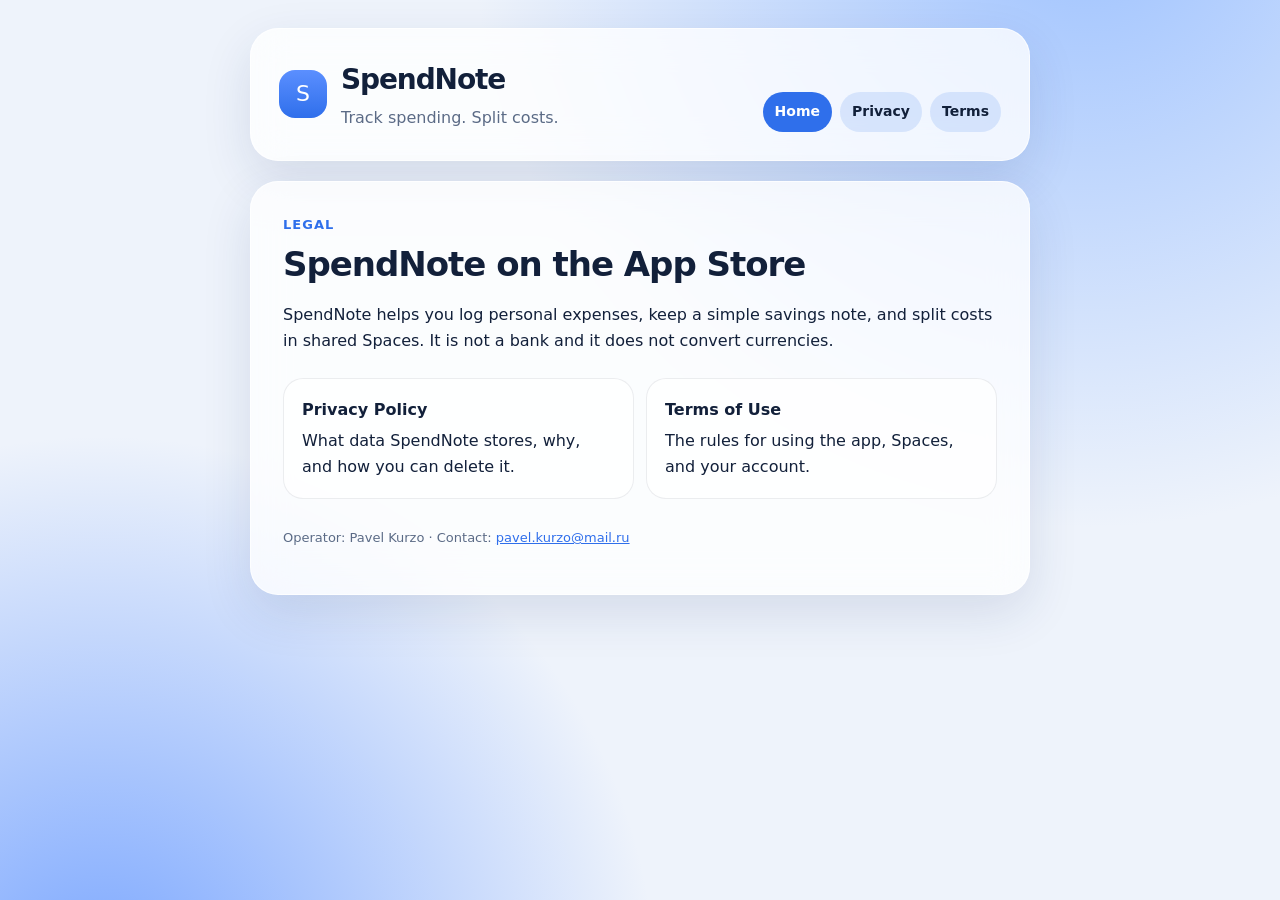
==== index.html @ 3defd4d6 "feat: Terms and Policy" ====
<!DOCTYPE html>
<html lang="en">
<head>
    <meta charset="utf-8">
    <meta name="viewport" content="width=device-width, initial-scale=1">
    <title>SpendNote</title>
    <meta name="description" content="SpendNote is an iOS app to track personal spending and split shared costs. Privacy Policy and Terms of Use.">
    <link rel="stylesheet" href="styles.css">
</head>
<body>
    <div class="wrap">
        <header class="hero">
            <div class="brand">
                <div class="mark">S</div>
                <div>
                    <h1>SpendNote</h1>
                    <p>Track spending. Split costs.</p>
                </div>
            </div>
            <nav>
                <a class="active" href="index.html">Home</a>
                <a href="privacy.html">Privacy</a>
                <a href="terms.html">Terms</a>
            </nav>
        </header>

        <main class="card">
            <p class="kicker">Legal</p>
            <h2>SpendNote on the App Store</h2>
            <p>SpendNote helps you log personal expenses, keep a simple savings note, and split costs in shared Spaces. It is not a bank and it does not convert currencies.</p>
            <div class="grid">
                <a class="tile" href="privacy.html">
                    <strong>Privacy Policy</strong>
                    What data SpendNote stores, why, and how you can delete it.
                </a>
                <a class="tile" href="terms.html">
                    <strong>Terms of Use</strong>
                    The rules for using the app, Spaces, and your account.
                </a>
            </div>
            <p class="foot">Operator: Pavel Kurzo · Contact: <a href="mailto:pavel.kurzo@mail.ru">pavel.kurzo@mail.ru</a></p>
        </main>
    </div>
</body>
</html>
---- styles.css ----
:root {
    --bg: #eef3fb;
    --card: rgba(255, 255, 255, 0.78);
    --text: #12203a;
    --muted: #5b6b86;
    --line: rgba(18, 32, 58, 0.08);
    --accent: #2f6feb;
    --accent-soft: rgba(47, 111, 235, 0.14);
    --shadow: 0 18px 50px rgba(24, 52, 110, 0.12);
}

* {
    box-sizing: border-box;
}

html, body {
    margin: 0;
    padding: 0;
}

body {
    min-height: 100vh;
    font-family: "SF Pro Text", "Segoe UI", system-ui, -apple-system, sans-serif;
    color: var(--text);
    background:
        radial-gradient(circle at 85% -10%, #9ec2ff 0%, transparent 42%),
        radial-gradient(circle at 8% 110%, #7aa6ff 0%, transparent 36%),
        var(--bg);
    line-height: 1.65;
}

.wrap {
    width: min(780px, calc(100% - 32px));
    margin: 0 auto;
    padding: 28px 0 64px;
}

.hero, .card {
    background: var(--card);
    border: 1px solid rgba(255, 255, 255, 0.7);
    box-shadow: var(--shadow);
    backdrop-filter: blur(18px);
}

.hero {
    display: flex;
    justify-content: space-between;
    gap: 20px;
    align-items: flex-end;
    padding: 28px;
    border-radius: 28px;
    margin-bottom: 20px;
}

.brand {
    display: flex;
    gap: 14px;
    align-items: center;
}

.mark {
    width: 48px;
    height: 48px;
    border-radius: 16px;
    display: grid;
    place-items: center;
    color: white;
    background: linear-gradient(180deg, #5b8fff, var(--accent));
    font-size: 22px;
}

.brand h1 {
    margin: 0;
    font-size: 28px;
    letter-spacing: -0.04em;
}

.brand p {
    margin: 2px 0 0;
    color: var(--muted);
}

nav {
    display: flex;
    gap: 8px;
    flex-wrap: wrap;
}

nav a {
    text-decoration: none;
    color: var(--text);
    background: var(--accent-soft);
    padding: 8px 12px;
    border-radius: 999px;
    font-size: 14px;
    font-weight: 600;
}

nav a.active, nav a:hover {
    background: var(--accent);
    color: white;
}

.card {
    padding: 32px;
    border-radius: 28px;
}

.kicker {
    color: var(--accent);
    font-size: 13px;
    font-weight: 700;
    letter-spacing: 0.08em;
    text-transform: uppercase;
    margin: 0 0 8px;
}

h2, h3 {
    letter-spacing: -0.03em;
    line-height: 1.25;
}

h2 {
    font-size: 34px;
    margin: 0 0 8px;
}

h3 {
    font-size: 20px;
    margin: 28px 0 8px;
}

.meta, p, li {
    color: var(--text);
}

.meta, .foot {
    color: var(--muted);
}

ul {
    padding-left: 18px;
}

a {
    color: var(--accent);
}

.grid {
    display: grid;
    grid-template-columns: 1fr 1fr;
    gap: 12px;
    margin: 24px 0 8px;
}

.tile {
    display: block;
    text-decoration: none;
    color: inherit;
    padding: 18px;
    border-radius: 20px;
    background: rgba(255, 255, 255, 0.7);
    border: 1px solid var(--line);
}

.tile strong {
    display: block;
    margin-bottom: 4px;
}

.foot {
    margin-top: 28px;
    font-size: 13px;
}

@media (max-width: 720px) {
    .hero, .grid {
        grid-template-columns: 1fr;
        display: grid;
    }

    .hero {
        align-items: start;
    }

    h2 {
        font-size: 28px;
    }
}
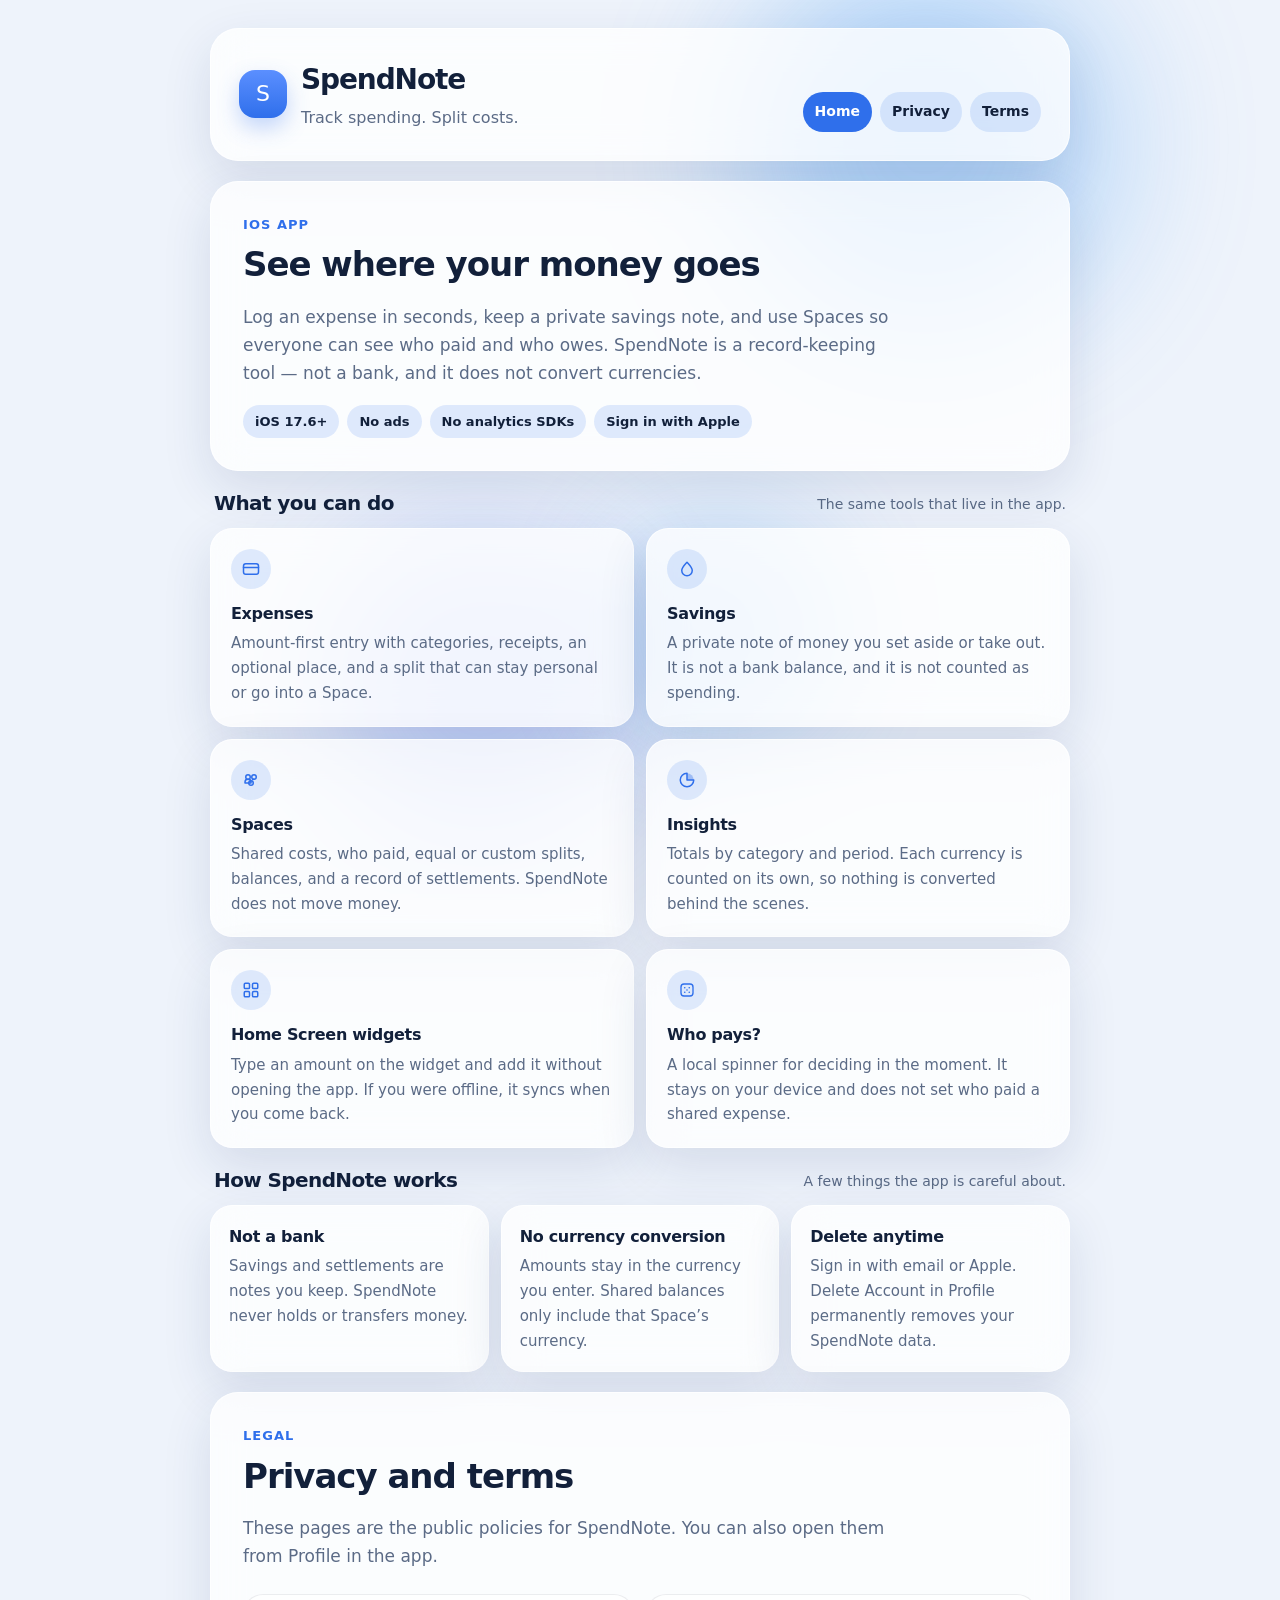
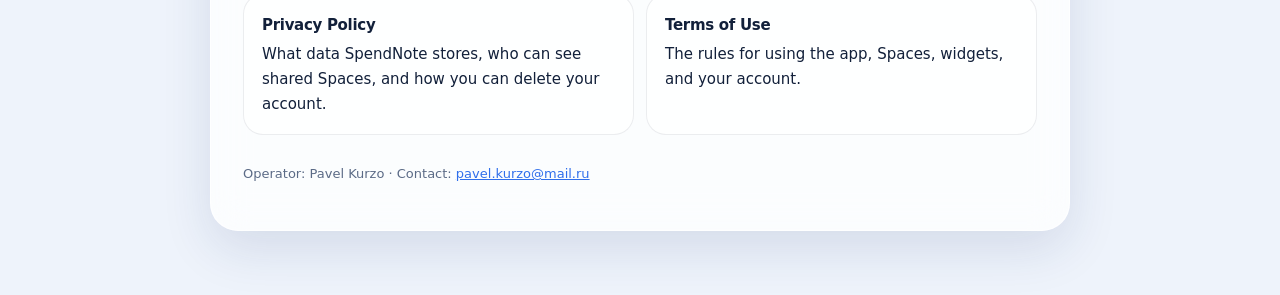
==== commit d6db4ba9: "feat: info update" ====
--- a/index.html
+++ b/index.html
@@ -8,6 +8,12 @@
     <link rel="stylesheet" href="styles.css">
 </head>
 <body>
+    <div class="atmosphere" aria-hidden="true">
+        <div class="blob" data-blob></div>
+        <div class="blob" data-blob></div>
+        <div class="blob" data-blob></div>
+    </div>
+
     <div class="wrap">
         <header class="hero">
             <div class="brand">
@@ -24,22 +30,109 @@
             </nav>
         </header>
 
-        <main class="card">
-            <p class="kicker">Legal</p>
-            <h2>SpendNote on the App Store</h2>
-            <p>SpendNote helps you log personal expenses, keep a simple savings note, and split costs in shared Spaces. It is not a bank and it does not convert currencies.</p>
-            <div class="grid">
-                <a class="tile" href="privacy.html">
-                    <strong>Privacy Policy</strong>
-                    What data SpendNote stores, why, and how you can delete it.
-                </a>
-                <a class="tile" href="terms.html">
-                    <strong>Terms of Use</strong>
-                    The rules for using the app, Spaces, and your account.
-                </a>
-            </div>
-            <p class="foot">Operator: Pavel Kurzo · Contact: <a href="mailto:pavel.kurzo@mail.ru">pavel.kurzo@mail.ru</a></p>
+        <main>
+            <section class="card">
+                <p class="kicker">iOS app</p>
+                <h2>See where your money goes</h2>
+                <p class="lede">Log an expense in seconds, keep a private savings note, and use Spaces so everyone can see who paid and who owes. SpendNote is a record-keeping tool — not a bank, and it does not convert currencies.</p>
+                <div class="chips">
+                    <span class="chip">iOS 17.6+</span>
+                    <span class="chip">No ads</span>
+                    <span class="chip">No analytics SDKs</span>
+                    <span class="chip">Sign in with Apple</span>
+                </div>
+            </section>
+
+            <section class="section">
+                <div class="section-head">
+                    <h3>What you can do</h3>
+                    <p>The same tools that live in the app.</p>
+                </div>
+                <div class="features">
+                    <article class="feature">
+                        <div class="icon" aria-hidden="true">
+                            <svg viewBox="0 0 24 24" fill="none" stroke="currentColor" stroke-width="2" stroke-linecap="round" stroke-linejoin="round"><rect x="2" y="5" width="20" height="14" rx="3"/><path d="M2 10h20"/></svg>
+                        </div>
+                        <strong>Expenses</strong>
+                        <p>Amount-first entry with categories, receipts, an optional place, and a split that can stay personal or go into a Space.</p>
+                    </article>
+                    <article class="feature">
+                        <div class="icon" aria-hidden="true">
+                            <svg viewBox="0 0 24 24" fill="none" stroke="currentColor" stroke-width="2" stroke-linecap="round" stroke-linejoin="round"><path d="M12 3c-2.8 3.2-7 6.8-7 11a7 7 0 0 0 14 0c0-4.2-4.2-7.8-7-11z"/></svg>
+                        </div>
+                        <strong>Savings</strong>
+                        <p>A private note of money you set aside or take out. It is not a bank balance, and it is not counted as spending.</p>
+                    </article>
+                    <article class="feature">
+                        <div class="icon" aria-hidden="true">
+                            <svg viewBox="0 0 24 24" fill="none" stroke="currentColor" stroke-width="2" stroke-linecap="round" stroke-linejoin="round"><circle cx="8" cy="8" r="3"/><circle cx="16" cy="8" r="3"/><circle cx="12" cy="16" r="3"/><path d="M8 11c-2.2 0-4 1.6-4 3.5V16h8v-1.5C12 12.6 10.2 11 8 11zm8 0c-.7 0-1.3.2-1.9.4"/></svg>
+                        </div>
+                        <strong>Spaces</strong>
+                        <p>Shared costs, who paid, equal or custom splits, balances, and a record of settlements. SpendNote does not move money.</p>
+                    </article>
+                    <article class="feature">
+                        <div class="icon" aria-hidden="true">
+                            <svg viewBox="0 0 24 24" fill="none" stroke="currentColor" stroke-width="2" stroke-linecap="round" stroke-linejoin="round"><path d="M21 12A9 9 0 1 1 12 3v9z"/><path d="M12 3a9 9 0 0 1 9 9h-9z" fill="currentColor" stroke="none" opacity="0.35"/></svg>
+                        </div>
+                        <strong>Insights</strong>
+                        <p>Totals by category and period. Each currency is counted on its own, so nothing is converted behind the scenes.</p>
+                    </article>
+                    <article class="feature">
+                        <div class="icon" aria-hidden="true">
+                            <svg viewBox="0 0 24 24" fill="none" stroke="currentColor" stroke-width="2" stroke-linecap="round" stroke-linejoin="round"><rect x="3" y="3" width="7" height="7" rx="1.5"/><rect x="14" y="3" width="7" height="7" rx="1.5"/><rect x="3" y="14" width="7" height="7" rx="1.5"/><rect x="14" y="14" width="7" height="7" rx="1.5"/></svg>
+                        </div>
+                        <strong>Home Screen widgets</strong>
+                        <p>Type an amount on the widget and add it without opening the app. If you were offline, it syncs when you come back.</p>
+                    </article>
+                    <article class="feature">
+                        <div class="icon" aria-hidden="true">
+                            <svg viewBox="0 0 24 24" fill="none" stroke="currentColor" stroke-width="1.8" stroke-linecap="round" stroke-linejoin="round"><rect x="4" y="4" width="16" height="16" rx="4"/><circle cx="9" cy="9" r="1.1" fill="currentColor" stroke="none"/><circle cx="15" cy="9" r="1.1" fill="currentColor" stroke="none"/><circle cx="12" cy="12" r="1.1" fill="currentColor" stroke="none"/><circle cx="9" cy="15" r="1.1" fill="currentColor" stroke="none"/><circle cx="15" cy="15" r="1.1" fill="currentColor" stroke="none"/></svg>
+                        </div>
+                        <strong>Who pays?</strong>
+                        <p>A local spinner for deciding in the moment. It stays on your device and does not set who paid a shared expense.</p>
+                    </article>
+                </div>
+            </section>
+
+            <section class="section">
+                <div class="section-head">
+                    <h3>How SpendNote works</h3>
+                    <p>A few things the app is careful about.</p>
+                </div>
+                <div class="notes">
+                    <article class="note">
+                        <strong>Not a bank</strong>
+                        <p>Savings and settlements are notes you keep. SpendNote never holds or transfers money.</p>
+                    </article>
+                    <article class="note">
+                        <strong>No currency conversion</strong>
+                        <p>Amounts stay in the currency you enter. Shared balances only include that Space’s currency.</p>
+                    </article>
+                    <article class="note">
+                        <strong>Delete anytime</strong>
+                        <p>Sign in with email or Apple. Delete Account in Profile permanently removes your SpendNote data.</p>
+                    </article>
+                </div>
+            </section>
+
+            <section class="card section">
+                <p class="kicker">Legal</p>
+                <h2>Privacy and terms</h2>
+                <p class="lede">These pages are the public policies for SpendNote. You can also open them from Profile in the app.</p>
+                <div class="grid">
+                    <a class="tile" href="privacy.html">
+                        <strong>Privacy Policy</strong>
+                        What data SpendNote stores, who can see shared Spaces, and how you can delete your account.
+                    </a>
+                    <a class="tile" href="terms.html">
+                        <strong>Terms of Use</strong>
+                        The rules for using the app, Spaces, widgets, and your account.
+                    </a>
+                </div>
+                <p class="foot">Operator: Pavel Kurzo · Contact: <a href="mailto:pavel.kurzo@mail.ru">pavel.kurzo@mail.ru</a></p>
+            </section>
         </main>
     </div>
+    <script src="atmosphere.js"></script>
 </body>
 </html>
--- a/styles.css
+++ b/styles.css
@@ -22,20 +22,61 @@
     min-height: 100vh;
     font-family: "SF Pro Text", "Segoe UI", system-ui, -apple-system, sans-serif;
     color: var(--text);
-    background:
-        radial-gradient(circle at 85% -10%, #9ec2ff 0%, transparent 42%),
-        radial-gradient(circle at 8% 110%, #7aa6ff 0%, transparent 36%),
-        var(--bg);
+    background: var(--bg);
     line-height: 1.65;
 }
 
+.atmosphere {
+    position: fixed;
+    inset: 0;
+    overflow: hidden;
+    pointer-events: none;
+    z-index: 0;
+}
+
+.blob {
+    position: absolute;
+    left: 50%;
+    top: 50%;
+    width: 320px;
+    height: 320px;
+    border-radius: 50%;
+    filter: blur(72px);
+    background: rgb(51 122 235);
+    opacity: 0.3;
+    transform: translate(-50%, -50%);
+    will-change: transform, background-color;
+}
+
+.blob:nth-child(1) {
+    transform: translate(-50%, -50%) translate(140px, -220px);
+}
+
+.blob:nth-child(2) {
+    width: 280px;
+    height: 280px;
+    background: rgb(71 158 245);
+    opacity: 0.26;
+    transform: translate(-50%, -50%) translate(-160px, 240px);
+}
+
+.blob:nth-child(3) {
+    width: 230px;
+    height: 230px;
+    background: rgb(92 128 240);
+    opacity: 0.22;
+    transform: translate(-50%, -50%) translate(80px, 180px);
+}
+
 .wrap {
-    width: min(780px, calc(100% - 32px));
+    position: relative;
+    z-index: 1;
+    width: min(860px, calc(100% - 32px));
     margin: 0 auto;
     padding: 28px 0 64px;
 }
 
-.hero, .card {
+.hero, .card, .feature, .note {
     background: var(--card);
     border: 1px solid rgba(255, 255, 255, 0.7);
     box-shadow: var(--shadow);
@@ -67,6 +108,7 @@
     color: white;
     background: linear-gradient(180deg, #5b8fff, var(--accent));
     font-size: 22px;
+    box-shadow: 0 10px 22px rgba(47, 111, 235, 0.28);
 }
 
 .brand h1 {
@@ -134,8 +176,13 @@
     color: var(--text);
 }
 
-.meta, .foot {
+.meta, .foot, .lede {
     color: var(--muted);
+}
+
+.lede {
+    font-size: 17px;
+    max-width: 38em;
 }
 
 ul {
@@ -144,6 +191,44 @@
 
 a {
     color: var(--accent);
+}
+
+.chips {
+    display: flex;
+    flex-wrap: wrap;
+    gap: 8px;
+    margin: 18px 0 0;
+}
+
+.chip {
+    background: var(--accent-soft);
+    color: var(--text);
+    border-radius: 999px;
+    padding: 6px 12px;
+    font-size: 13px;
+    font-weight: 600;
+}
+
+.section {
+    margin-top: 20px;
+}
+
+.section-head {
+    display: flex;
+    justify-content: space-between;
+    gap: 16px;
+    align-items: end;
+    margin: 0 4px 12px;
+}
+
+.section-head h3 {
+    margin: 0;
+}
+
+.section-head p {
+    margin: 0;
+    color: var(--muted);
+    font-size: 14px;
 }
 
 .grid {
@@ -151,6 +236,56 @@
     grid-template-columns: 1fr 1fr;
     gap: 12px;
     margin: 24px 0 8px;
+}
+
+.features {
+    display: grid;
+    grid-template-columns: 1fr 1fr;
+    gap: 12px;
+}
+
+.feature {
+    padding: 20px;
+    border-radius: 22px;
+}
+
+.icon {
+    width: 40px;
+    height: 40px;
+    border-radius: 50%;
+    display: grid;
+    place-items: center;
+    background: var(--accent-soft);
+    color: var(--accent);
+    margin-bottom: 12px;
+}
+
+.icon svg {
+    width: 18px;
+    height: 18px;
+}
+
+.feature strong, .tile strong, .note strong {
+    display: block;
+    margin-bottom: 4px;
+    letter-spacing: -0.02em;
+}
+
+.feature p, .note p, .tile {
+    margin: 0;
+    color: var(--muted);
+    font-size: 15px;
+}
+
+.notes {
+    display: grid;
+    grid-template-columns: 1fr 1fr 1fr;
+    gap: 12px;
+}
+
+.note {
+    padding: 18px;
+    border-radius: 22px;
 }
 
 .tile {
@@ -161,11 +296,16 @@
     border-radius: 20px;
     background: rgba(255, 255, 255, 0.7);
     border: 1px solid var(--line);
+    transition: transform 0.2s ease, border-color 0.2s ease;
+}
+
+.tile:hover {
+    transform: translateY(-2px);
+    border-color: rgba(47, 111, 235, 0.28);
 }
 
 .tile strong {
-    display: block;
-    margin-bottom: 4px;
+    color: var(--text);
 }
 
 .foot {
@@ -174,12 +314,12 @@
 }
 
 @media (max-width: 720px) {
-    .hero, .grid {
+    .hero, .grid, .features, .notes, .section-head {
         grid-template-columns: 1fr;
         display: grid;
     }
 
-    .hero {
+    .hero, .section-head {
         align-items: start;
     }
 
@@ -187,3 +327,9 @@
         font-size: 28px;
     }
 }
+
+@media (prefers-reduced-motion: reduce) {
+    .blob, .tile {
+        transition: none !important;
+    }
+}
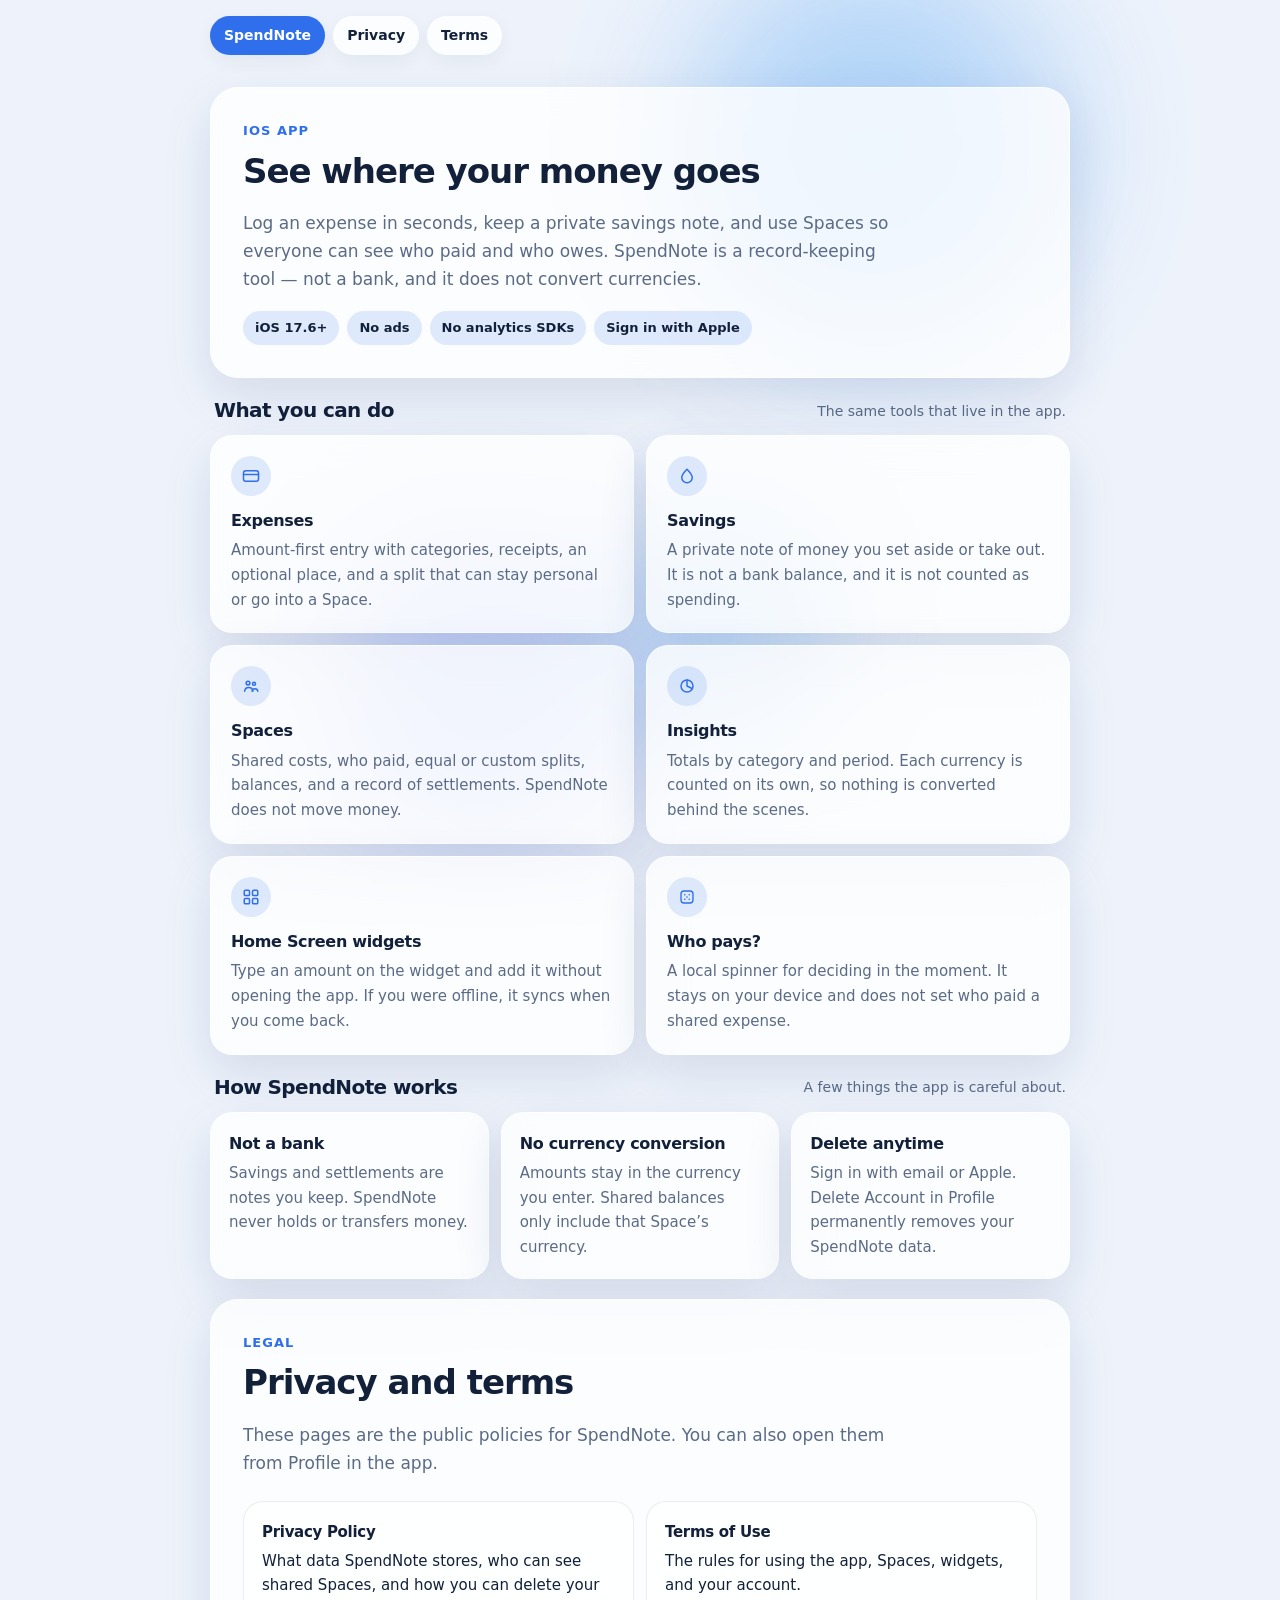
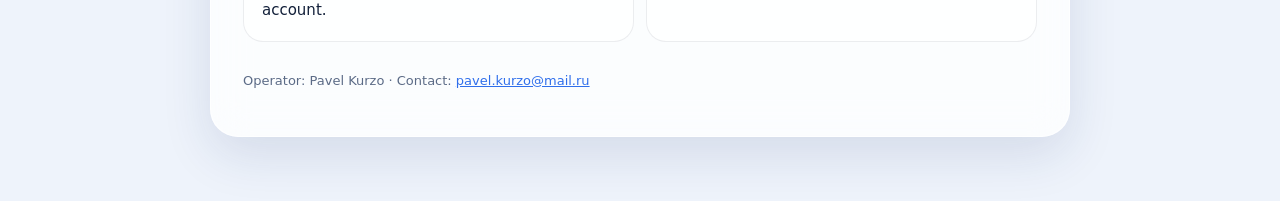
==== commit c072b3cb: "feat: Update of the landing page" ====
--- a/index.html
+++ b/index.html
@@ -1,5 +1,5 @@
 <!DOCTYPE html>
-<html lang="en">
+<html lang="en" id="top">
 <head>
     <meta charset="utf-8">
     <meta name="viewport" content="width=device-width, initial-scale=1">
@@ -14,22 +14,15 @@
         <div class="blob" data-blob></div>
     </div>
 
+    <header class="topbar">
+        <nav class="topbar-inner">
+            <a class="active" href="index.html#top">SpendNote</a>
+            <a href="privacy.html#top">Privacy</a>
+            <a href="terms.html#top">Terms</a>
+        </nav>
+    </header>
+
     <div class="wrap">
-        <header class="hero">
-            <div class="brand">
-                <div class="mark">S</div>
-                <div>
-                    <h1>SpendNote</h1>
-                    <p>Track spending. Split costs.</p>
-                </div>
-            </div>
-            <nav>
-                <a class="active" href="index.html">Home</a>
-                <a href="privacy.html">Privacy</a>
-                <a href="terms.html">Terms</a>
-            </nav>
-        </header>
-
         <main>
             <section class="card">
                 <p class="kicker">iOS app</p>
@@ -51,42 +44,42 @@
                 <div class="features">
                     <article class="feature">
                         <div class="icon" aria-hidden="true">
-                            <svg viewBox="0 0 24 24" fill="none" stroke="currentColor" stroke-width="2" stroke-linecap="round" stroke-linejoin="round"><rect x="2" y="5" width="20" height="14" rx="3"/><path d="M2 10h20"/></svg>
+                            <svg width="18" height="18" viewBox="0 0 24 24" fill="none" stroke="currentColor" stroke-width="2" stroke-linecap="round" stroke-linejoin="round"><rect x="2" y="5" width="20" height="14" rx="3"/><path d="M2 10h20"/></svg>
                         </div>
                         <strong>Expenses</strong>
                         <p>Amount-first entry with categories, receipts, an optional place, and a split that can stay personal or go into a Space.</p>
                     </article>
                     <article class="feature">
                         <div class="icon" aria-hidden="true">
-                            <svg viewBox="0 0 24 24" fill="none" stroke="currentColor" stroke-width="2" stroke-linecap="round" stroke-linejoin="round"><path d="M12 3c-2.8 3.2-7 6.8-7 11a7 7 0 0 0 14 0c0-4.2-4.2-7.8-7-11z"/></svg>
+                            <svg width="18" height="18" viewBox="0 0 24 24" fill="none" stroke="currentColor" stroke-width="2" stroke-linecap="round" stroke-linejoin="round"><path d="M12 3c-2.8 3.2-7 6.8-7 11a7 7 0 0 0 14 0c0-4.2-4.2-7.8-7-11z"/></svg>
                         </div>
                         <strong>Savings</strong>
                         <p>A private note of money you set aside or take out. It is not a bank balance, and it is not counted as spending.</p>
                     </article>
                     <article class="feature">
                         <div class="icon" aria-hidden="true">
-                            <svg viewBox="0 0 24 24" fill="none" stroke="currentColor" stroke-width="2" stroke-linecap="round" stroke-linejoin="round"><circle cx="8" cy="8" r="3"/><circle cx="16" cy="8" r="3"/><circle cx="12" cy="16" r="3"/><path d="M8 11c-2.2 0-4 1.6-4 3.5V16h8v-1.5C12 12.6 10.2 11 8 11zm8 0c-.7 0-1.3.2-1.9.4"/></svg>
+                            <svg width="18" height="18" viewBox="0 0 24 24" fill="none" stroke="currentColor" stroke-width="2" stroke-linecap="round" stroke-linejoin="round"><circle cx="8" cy="8" r="2.5"/><circle cx="16" cy="9" r="2"/><path d="M3.5 19c.3-2.8 2.6-5 5.5-5s5.2 2.2 5.5 5"/><path d="M13.5 19c.2-1.8 1.8-3.2 3.8-3.2 2 0 3.5 1.2 3.7 3.2"/></svg>
                         </div>
                         <strong>Spaces</strong>
                         <p>Shared costs, who paid, equal or custom splits, balances, and a record of settlements. SpendNote does not move money.</p>
                     </article>
                     <article class="feature">
                         <div class="icon" aria-hidden="true">
-                            <svg viewBox="0 0 24 24" fill="none" stroke="currentColor" stroke-width="2" stroke-linecap="round" stroke-linejoin="round"><path d="M21 12A9 9 0 1 1 12 3v9z"/><path d="M12 3a9 9 0 0 1 9 9h-9z" fill="currentColor" stroke="none" opacity="0.35"/></svg>
+                            <svg width="18" height="18" viewBox="0 0 24 24" fill="none" stroke="currentColor" stroke-width="2" stroke-linecap="round" stroke-linejoin="round"><circle cx="12" cy="12" r="8"/><path d="M12 4v8l6 3"/></svg>
                         </div>
                         <strong>Insights</strong>
                         <p>Totals by category and period. Each currency is counted on its own, so nothing is converted behind the scenes.</p>
                     </article>
                     <article class="feature">
                         <div class="icon" aria-hidden="true">
-                            <svg viewBox="0 0 24 24" fill="none" stroke="currentColor" stroke-width="2" stroke-linecap="round" stroke-linejoin="round"><rect x="3" y="3" width="7" height="7" rx="1.5"/><rect x="14" y="3" width="7" height="7" rx="1.5"/><rect x="3" y="14" width="7" height="7" rx="1.5"/><rect x="14" y="14" width="7" height="7" rx="1.5"/></svg>
+                            <svg width="18" height="18" viewBox="0 0 24 24" fill="none" stroke="currentColor" stroke-width="2" stroke-linecap="round" stroke-linejoin="round"><rect x="3" y="3" width="7" height="7" rx="1.5"/><rect x="14" y="3" width="7" height="7" rx="1.5"/><rect x="3" y="14" width="7" height="7" rx="1.5"/><rect x="14" y="14" width="7" height="7" rx="1.5"/></svg>
                         </div>
                         <strong>Home Screen widgets</strong>
                         <p>Type an amount on the widget and add it without opening the app. If you were offline, it syncs when you come back.</p>
                     </article>
                     <article class="feature">
                         <div class="icon" aria-hidden="true">
-                            <svg viewBox="0 0 24 24" fill="none" stroke="currentColor" stroke-width="1.8" stroke-linecap="round" stroke-linejoin="round"><rect x="4" y="4" width="16" height="16" rx="4"/><circle cx="9" cy="9" r="1.1" fill="currentColor" stroke="none"/><circle cx="15" cy="9" r="1.1" fill="currentColor" stroke="none"/><circle cx="12" cy="12" r="1.1" fill="currentColor" stroke="none"/><circle cx="9" cy="15" r="1.1" fill="currentColor" stroke="none"/><circle cx="15" cy="15" r="1.1" fill="currentColor" stroke="none"/></svg>
+                            <svg width="18" height="18" viewBox="0 0 24 24" fill="none" stroke="currentColor" stroke-width="1.8" stroke-linecap="round" stroke-linejoin="round"><rect x="4" y="4" width="16" height="16" rx="4"/><circle cx="9" cy="9" r="1.1" fill="currentColor" stroke="none"/><circle cx="15" cy="9" r="1.1" fill="currentColor" stroke="none"/><circle cx="12" cy="12" r="1.1" fill="currentColor" stroke="none"/><circle cx="9" cy="15" r="1.1" fill="currentColor" stroke="none"/><circle cx="15" cy="15" r="1.1" fill="currentColor" stroke="none"/></svg>
                         </div>
                         <strong>Who pays?</strong>
                         <p>A local spinner for deciding in the moment. It stays on your device and does not set who paid a shared expense.</p>
@@ -120,11 +113,11 @@
                 <h2>Privacy and terms</h2>
                 <p class="lede">These pages are the public policies for SpendNote. You can also open them from Profile in the app.</p>
                 <div class="grid">
-                    <a class="tile" href="privacy.html">
+                    <a class="tile" href="privacy.html#top">
                         <strong>Privacy Policy</strong>
                         What data SpendNote stores, who can see shared Spaces, and how you can delete your account.
                     </a>
-                    <a class="tile" href="terms.html">
+                    <a class="tile" href="terms.html#top">
                         <strong>Terms of Use</strong>
                         The rules for using the app, Spaces, widgets, and your account.
                     </a>
--- a/styles.css
+++ b/styles.css
@@ -73,72 +73,44 @@
     z-index: 1;
     width: min(860px, calc(100% - 32px));
     margin: 0 auto;
-    padding: 28px 0 64px;
-}
-
-.hero, .card, .feature, .note {
+    padding: 20px 0 64px;
+}
+
+.topbar {
+    position: sticky;
+    top: 0;
+    z-index: 20;
+    padding: 16px 16px 12px;
+}
+
+.card, .feature, .note {
     background: var(--card);
     border: 1px solid rgba(255, 255, 255, 0.7);
     box-shadow: var(--shadow);
     backdrop-filter: blur(18px);
 }
 
-.hero {
-    display: flex;
-    justify-content: space-between;
-    gap: 20px;
-    align-items: flex-end;
-    padding: 28px;
-    border-radius: 28px;
-    margin-bottom: 20px;
-}
-
-.brand {
-    display: flex;
-    gap: 14px;
-    align-items: center;
-}
-
-.mark {
-    width: 48px;
-    height: 48px;
-    border-radius: 16px;
-    display: grid;
-    place-items: center;
-    color: white;
-    background: linear-gradient(180deg, #5b8fff, var(--accent));
-    font-size: 22px;
-    box-shadow: 0 10px 22px rgba(47, 111, 235, 0.28);
-}
-
-.brand h1 {
-    margin: 0;
-    font-size: 28px;
-    letter-spacing: -0.04em;
-}
-
-.brand p {
-    margin: 2px 0 0;
-    color: var(--muted);
-}
-
-nav {
+.topbar-inner {
+    width: min(860px, 100%);
+    margin: 0 auto;
     display: flex;
     gap: 8px;
     flex-wrap: wrap;
-}
-
-nav a {
+    align-items: center;
+}
+
+.topbar-inner a {
     text-decoration: none;
     color: var(--text);
-    background: var(--accent-soft);
-    padding: 8px 12px;
+    background: rgba(255, 255, 255, 0.82);
+    padding: 8px 14px;
     border-radius: 999px;
     font-size: 14px;
     font-weight: 600;
-}
-
-nav a.active, nav a:hover {
+    box-shadow: 0 6px 18px rgba(18, 32, 58, 0.06);
+}
+
+.topbar-inner a.active, .topbar-inner a:hover {
     background: var(--accent);
     color: white;
 }
@@ -252,17 +224,23 @@
 .icon {
     width: 40px;
     height: 40px;
+    min-width: 40px;
+    min-height: 40px;
     border-radius: 50%;
     display: grid;
     place-items: center;
     background: var(--accent-soft);
     color: var(--accent);
     margin-bottom: 12px;
+    overflow: hidden;
 }
 
 .icon svg {
     width: 18px;
     height: 18px;
+    max-width: 18px;
+    max-height: 18px;
+    display: block;
 }
 
 .feature strong, .tile strong, .note strong {
@@ -314,12 +292,12 @@
 }
 
 @media (max-width: 720px) {
-    .hero, .grid, .features, .notes, .section-head {
+    .grid, .features, .notes, .section-head {
         grid-template-columns: 1fr;
         display: grid;
     }
 
-    .hero, .section-head {
+    .section-head {
         align-items: start;
     }
 
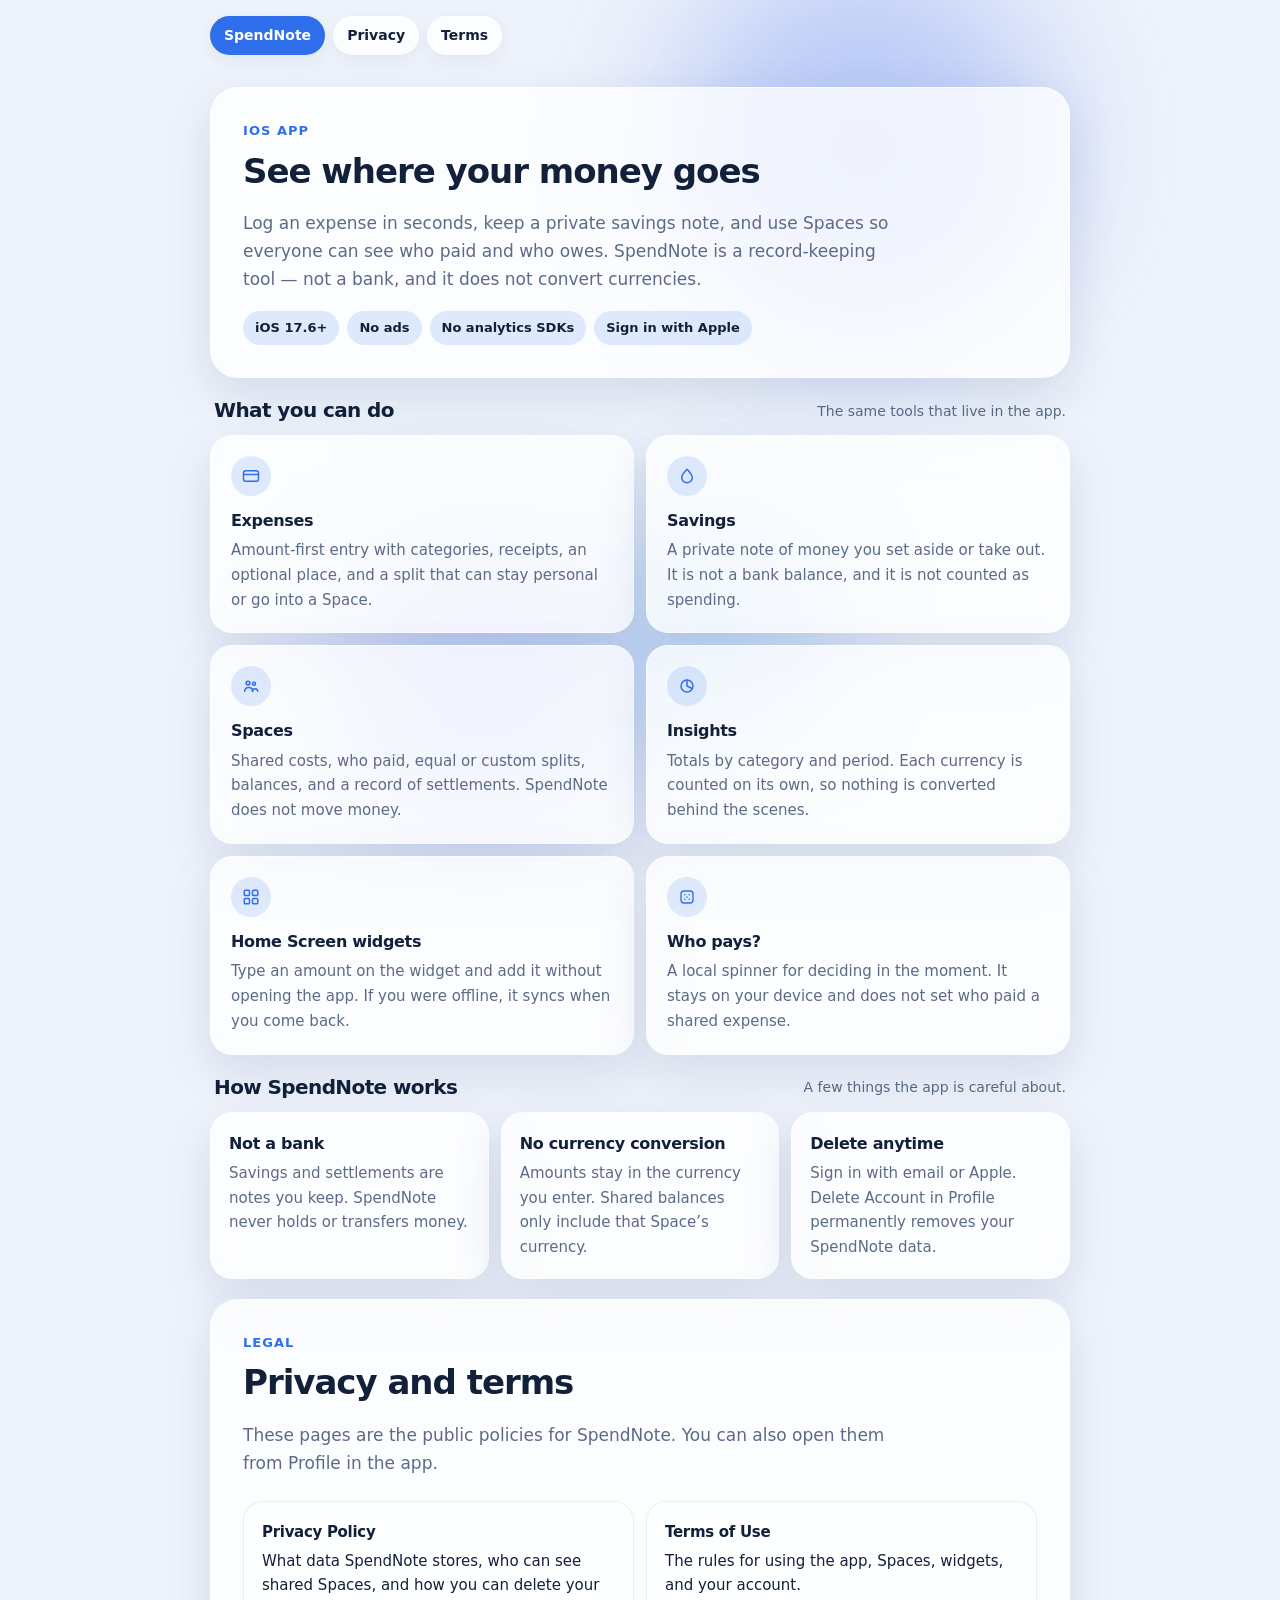
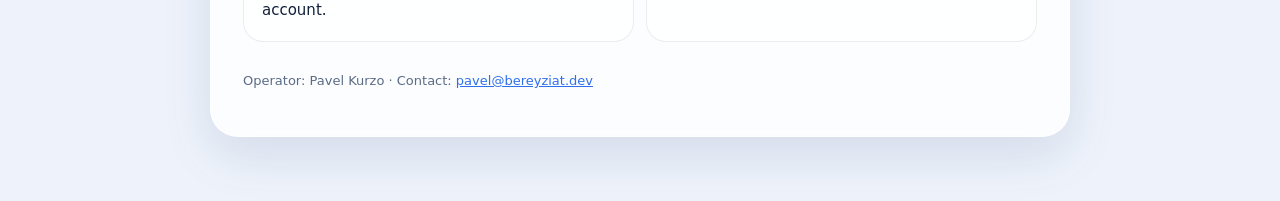
==== commit cce279a7: "feat: Update of the readme" ====
--- a/index.html
+++ b/index.html
@@ -122,7 +122,7 @@
                         The rules for using the app, Spaces, widgets, and your account.
                     </a>
                 </div>
-                <p class="foot">Operator: Pavel Kurzo · Contact: <a href="mailto:pavel.kurzo@mail.ru">pavel.kurzo@mail.ru</a></p>
+                <p class="foot">Operator: Pavel Kurzo · Contact: <a href="mailto:pavel@bereyziat.dev">pavel@bereyziat.dev</a></p>
             </section>
         </main>
     </div>
